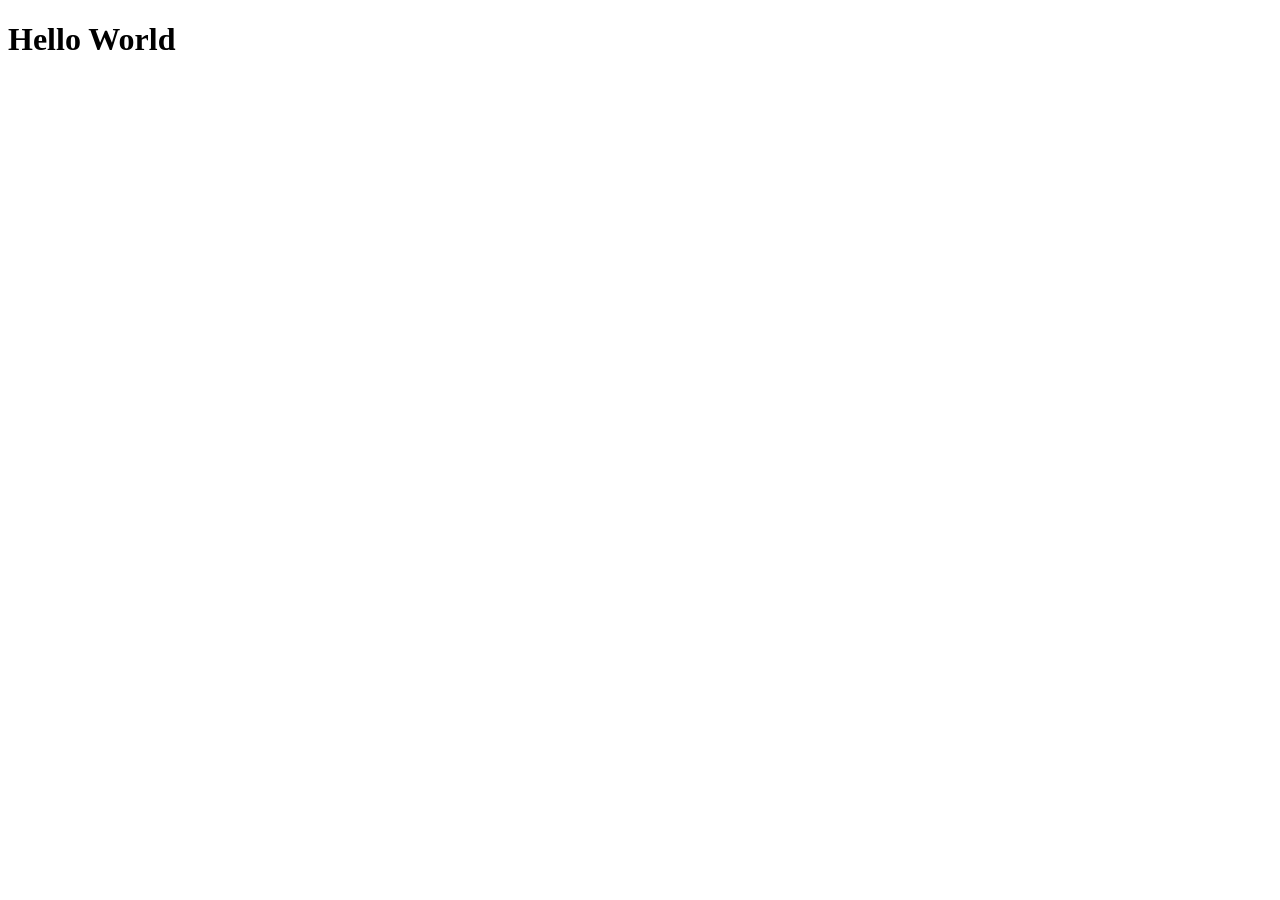
==== index.html @ afc826f0 "Create index.html with hello world" ====
<!DOCTYPE html>
<html lang="en">
<head>
    <meta charset="UTF-8">
    <meta name="viewport" content="width=device-width, initial-scale=1.0">
    <title>Hello World</title>
</head>
<body>
    <h1>Hello World</h1>
</body>
</html>
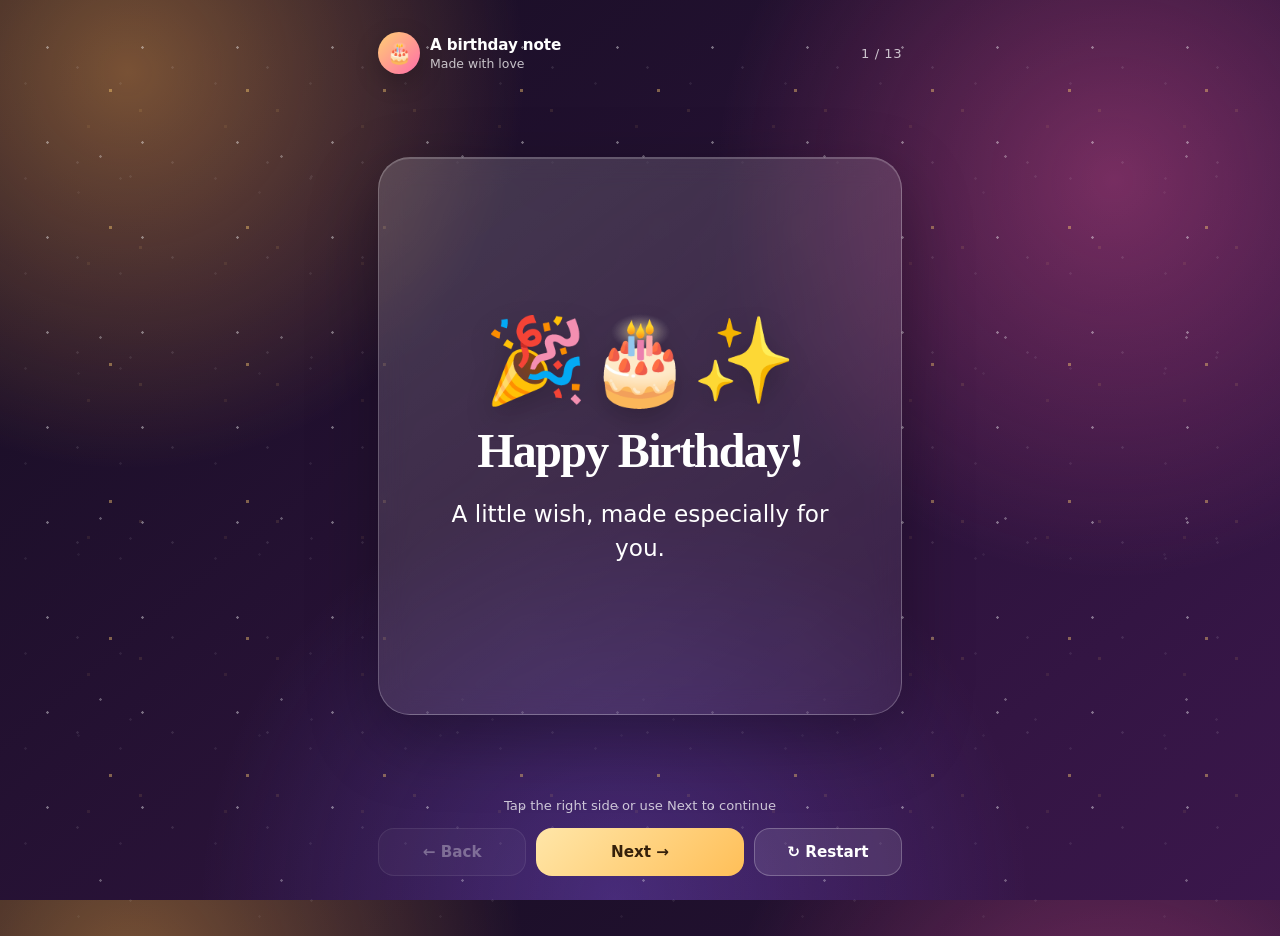
==== commit 29521be4: "Update index.html" ====
--- a/index.html
+++ b/index.html
@@ -1,11 +1,64 @@
-<!DOCTYPE html>
-<html lang="en">
-<head>
-    <meta charset="UTF-8">
-    <meta name="viewport" content="width=device-width, initial-scale=1.0">
-    <title>Hello World</title>
-</head>
-<body>
-    <h1>Hello World</h1>
-</body>
-</html>
+<!DOCTYPE html> <html lang="en"> <head> <meta charset="UTF-8"> <meta name="viewport" content="width=device-width, initial-scale=1.0, maximum-scale=1.0, user-scalable=no"> <meta name="theme-color" content="#140d20"> <title>Birthday Wish</title> <style> :root { --bg-1: #140d20; --bg-2: #3b174c; --card: rgba(255, 255, 255, 0.12); --line: rgba(255, 255, 255, 0.24); --text: #ffffff; --muted: rgba(255, 255, 255, 0.74); --accent: #ffcf73; }
+* { box-sizing: border-box; -webkit-tap-highlight-color: transparent; user-select: none; }
+body { margin: 0px; min-height: 100svh; color: var(--text); font-family: Inter, ui-sans-serif, system-ui, -apple-system, BlinkMacSystemFont, "Segoe UI", Roboto, sans-serif; background: radial-gradient(circle at 10% 8%, rgba(255, 175, 77, 0.42), transparent 28%), radial-gradient(circle at 87% 20%, rgba(255, 93, 167, 0.36), transparent 30%), radial-gradient(circle at 48% 100%, rgba(126, 97, 255, 0.30), transparent 37%), linear-gradient(140deg, var(--bg-1), var(--bg-2)); overflow: hidden; }
+.sparkles, .sparkles::before, .sparkles::after { position: absolute; inset: 0px; pointer-events: none; content: ""; background-image: radial-gradient(circle, rgba(255, 255, 255, 0.85) 0px, rgba(255, 255, 255, 0.85) 1px, transparent 1.5px), radial-gradient(circle, rgba(255, 207, 115, 0.95) 0px, rgba(255, 207, 115, 0.95) 1.5px, transparent 2px), radial-gradient(circle, rgba(255, 255, 255, 0.65) 0px, rgba(255, 255, 255, 0.65) 1px, transparent 1.5px); background-size: 95px 95px, 137px 137px, 181px 181px; background-position: 0px 0px, 42px 22px, 10px 66px; opacity: 0.45; }
+.sparkles::before { transform: translate(30px, 20px); opacity: 0.25; }
+.sparkles::after { transform: translate(-22px, 36px); opacity: 0.18; }
+.app { min-height: 100svh; width: min(100%, 560px); margin: 0px auto; padding: max(24px, env(safe-area-inset-top)) 18px max(24px, env(safe-area-inset-bottom)); display: grid; grid-template-rows: auto 1fr auto; gap: 18px; position: relative; z-index: 1; }
+.progress { display: flex; gap: 5px; position: absolute; top: max(10px, env(safe-area-inset-top)); left: 18px; right: 18px; z-index: 4; }
+.bar { height: 3px; flex: 1 1 0%; border-radius: 99px; background: rgba(255, 255, 255, 0.26); overflow: hidden; }
+.bar > i { display: block; width: 0%; height: 100%; background: rgb(255, 255, 255); border-radius: inherit; transition: width 0.25s ease-out; }
+.bar.done > i { width: 100%; }
+.bar.current > i { width: 100%; }
+.top { display: flex; align-items: center; justify-content: space-between; gap: 12px; margin-top: 8px; }
+.profile { display: flex; align-items: center; gap: 10px; min-width: 0px; }
+.avatar { width: 42px; height: 42px; border-radius: 50%; display: grid; place-items: center; font-size: 20px; background: linear-gradient(135deg, rgb(255, 207, 115), rgb(255, 109, 169)); box-shadow: rgba(0, 0, 0, 0.22) 0px 8px 24px; }
+.profile-text { min-width: 0px; }
+.profile-text strong, .profile-text span { display: block; }
+.profile-text strong { font-size: 0.95rem; letter-spacing: -0.01em; }
+.profile-text span { color: var(--muted); font-size: 0.78rem; margin-top: 2px; }
+.counter { font-size: 0.82rem; color: var(--muted); white-space: nowrap; font-weight: 500; letter-spacing: 0.04em; }
+.stage { display: grid; place-items: center; min-height: 0px; position: relative; touch-action: pan-y; }
+.tap-zone { position: absolute; inset: 0px; display: grid; grid-template-columns: 1fr 1fr; z-index: 5; cursor: pointer; }
+.tap-zone span { width: 100%; height: 100%; display: block; }
+.slide { width: 100%; min-height: clamp(390px, 62svh, 610px); padding: 42px 28px 30px; border: 1px solid var(--line); border-radius: 32px; background: linear-gradient(145deg, rgba(255, 255, 255, 0.17), rgba(255, 255, 255, 0.06)); box-shadow: rgba(0, 0, 0, 0.3) 0px 24px 70px, rgba(255, 255, 255, 0.18) 0px 1px 0px inset; backdrop-filter: blur(14px); -webkit-backdrop-filter: blur(14px); display: flex; flex-direction: column; align-items: center; justify-content: center; text-align: center; position: relative; }
+.slide.animate-enter { animation: enter 0.36s cubic-bezier(0.16, 1, 0.3, 1) both; }
+@keyframes enter { 0% { opacity: 0; transform: translateY(14px) scale(0.98); } 100% { opacity: 1; transform: translateY(0px) scale(1); } }
+.emoji { font-size: clamp(3.2rem, 12vw, 5.2rem); line-height: 1; margin-bottom: 22px; filter: drop-shadow(rgba(0, 0, 0, 0.22) 0px 10px 14px); }
+h1, p { margin: 0px; }
+h1 { font-family: Georgia, "Times New Roman", serif; font-size: clamp(1.9rem, 7.5vw, 3rem); letter-spacing: -0.035em; line-height: 1.1; max-width: 14ch; }
+.message { font-size: clamp(1.1rem, 4.2vw, 1.45rem); line-height: 1.45; max-width: 26ch; font-weight: 500; margin-top: 20px; }
+.message em { color: var(--accent); font-style: normal; font-weight: 700; }
+.footer { display: grid; gap: 14px; position: relative; z-index: 6; }
+.hint { margin: 0px; color: var(--muted); text-align: center; font-size: 0.82rem; min-height: 1.2em; }
+.controls { display: grid; grid-template-columns: 1fr 1.4fr 1fr; gap: 10px; }
+button { border: 1px solid var(--line); border-radius: 16px; padding: 14px 10px; color: var(--text); font-family: inherit; font-size: 0.95rem; font-weight: 700; cursor: pointer; background: rgba(255, 255, 255, 0.1); transition: transform 0.16s, background 0.16s, opacity 0.16s; }
+button:hover { background: rgba(255, 255, 255, 0.18); }
+button:active { transform: scale(0.97); }
+button:focus-visible { outline: 3px solid var(--accent); outline-offset: 3px; }
+button.primary { border: 0px; color: rgb(53, 32, 10); background: linear-gradient(135deg, rgb(255, 230, 168), rgb(255, 191, 88)); }
+button:disabled { opacity: 0.35; cursor: not-allowed; transform: none; }
+@media (max-width: 390px) { .app { padding-left: 14px; padding-right: 14px; } .progress { left: 14px; right: 14px; } .slide { border-radius: 26px; padding: 32px 18px 24px; } } </style> </head> <body> <div class="sparkles" aria-hidden="true"></div> <main class="app" aria-label="Interactive birthday wish"> <div class="progress" id="progress" aria-hidden="true"></div>
+<header class="top"> <div class="profile"> <div class="avatar" aria-hidden="true">🎂</div> <div class="profile-text"> <strong>A birthday note</strong> <span>Made with love</span> </div> </div> <div class="counter" id="counter">1 / 13</div> </header>
+<section class="stage" id="stage" aria-live="polite"> <div class="tap-zone" aria-label="Tap left to go back, tap right to continue"> <span id="backZone" title="Previous slide"></span> <span id="nextZone" title="Next slide"></span> </div> <article class="slide animate-enter" id="slide"> <div class="emoji" id="slideEmoji">🎉🎂✨</div> <h1 id="slideTitle">Happy Birthday!</h1> <p class="message" id="slideMessage">A little wish, made especially for you.</p> </article> </section>
+<footer class="footer"> <p class="hint" id="hint">Tap the right side or use Next to continue</p> <div class="controls"> <button type="button" id="prev" aria-label="Previous slide" disabled>← Back</button> <button type="button" class="primary" id="next">Next →</button> <button type="button" id="restart" aria-label="Restart message">↻ Restart</button> </div> </footer> </main>
+<script> const slidesData = [ { emoji: "🎉🎂✨", title: "Happy Birthday!", message: "A little wish, made <em>especially</em> for you." }, { emoji: "🌟💫", title: "Another Year Brighter", message: "May your day be filled with <em>unforgettable</em> smiles and pure happiness." }, { emoji: "🎈🍰", title: "Make A Wish", message: "Take a deep breath, close your eyes, and dream as <em>big</em> as you can." }, { emoji: "💖✨", title: "Grateful For You", message: "Thank you for bringing so much <em>warmth</em>, kindness, and light everywhere you go." }, { emoji: "🚀🌈", title: "New Chapters Ahead", message: "May this upcoming year open doors to <em>bold adventures</em> and exciting breakthroughs." }, { emoji: "🥳🥂", title: "Cheers to Today", message: "Forget deadlines and everyday rush—today is 100% <em>your celebration</em>." }, { emoji: "🎁🧸", title: "Treasured Moments", message: "May every moment today feel like an answered prayer and a <em>cozy memory</em>." }, { emoji: "🌿☕", title: "Peace & Joy", message: "Wishing you calm mornings, easy laughter, and <em>peace of mind</em> all year long." }, { emoji: "🎨🌻", title: "Keep Inspiring", message: "Never stop being the uniquely <em>creative and radiant</em> soul you are." }, { emoji: "💃🕺🎶", title: "Turn Up the Music", message: "Dance like no one is watching and enjoy every beat of <em>today</em>." }, { emoji: "🍀🔮", title: "Good Luck Everywhere", message: "May luck, good health, and success favor you in <em>every single step</em>." }, { emoji: "🤗💌", title: "Surrounded by Love", message: "Remember you are deeply valued, admired, and <em>loved</em> by those around you." }, { emoji: "👑🎂🥳", title: "Have the Best Day!", message: "Happy Birthday once again! Make today <em>truly extraordinary</em>! ✨" } ];
+let currentIndex = 0; const totalSlides = slidesData.length;
+const progressContainer = document.getElementById("progress"); const counterEl = document.getElementById("counter"); const slideEmoji = document.getElementById("slideEmoji"); const slideTitle = document.getElementById("slideTitle"); const slideMessage = document.getElementById("slideMessage"); const slideEl = document.getElementById("slide"); const prevBtn = document.getElementById("prev"); const nextBtn = document.getElementById("next"); const restartBtn = document.getElementById("restart"); const backZone = document.getElementById("backZone"); const nextZone = document.getElementById("nextZone"); const hintEl = document.getElementById("hint");
+// Initialize progress bars function initProgressBars() { progressContainer.innerHTML = ""; for (let i = 0; i < totalSlides; i++) { const bar = document.createElement("span"); bar.className = "bar"; bar.innerHTML = "<i></i>"; progressContainer.appendChild(bar); } }
+function renderSlide(index) { const data = slidesData[index];
+// Re-trigger slide animation slideEl.classList.remove("animate-enter"); void slideEl.offsetWidth; // Trigger reflow slideEl.classList.add("animate-enter");
+slideEmoji.textContent = data.emoji; slideTitle.textContent = data.title; slideMessage.innerHTML = data.message;
+// Update counter counterEl.textContent = ${index + 1} / ${totalSlides};
+// Update progress bars const bars = progressContainer.querySelectorAll(".bar"); bars.forEach((bar, i) => { bar.classList.remove("done", "current"); if (i < index) { bar.classList.add("done"); } else if (i === index) { bar.classList.add("current"); } });
+// Update controls prevBtn.disabled = index === 0; if (index === totalSlides - 1) { nextBtn.textContent = "Done 🎉"; hintEl.textContent = "You've reached the end! Tap restart anytime."; } else { nextBtn.textContent = "Next →"; hintEl.textContent = "Tap the right side or use Next to continue"; } }
+function goNext() { if (currentIndex < totalSlides - 1) { currentIndex++; renderSlide(currentIndex); } }
+function goPrev() { if (currentIndex > 0) { currentIndex--; renderSlide(currentIndex); } }
+function restart() { currentIndex = 0; renderSlide(currentIndex); }
+// Event Listeners nextBtn.addEventListener("click", goNext); prevBtn.addEventListener("click", goPrev); restartBtn.addEventListener("click", restart); nextZone.addEventListener("click", goNext); backZone.addEventListener("click", goPrev);
+// Keyboard navigation window.addEventListener("keydown", (e) => { if (e.key === "ArrowRight" || e.key === " ") { e.preventDefault(); goNext(); } else if (e.key === "ArrowLeft") { e.preventDefault(); goPrev(); } });
+// Touch swipe gestures let touchStartX = 0; let touchEndX = 0;
+window.addEventListener("touchstart", (e) => { touchStartX = e.changedTouches[0].screenX; }, { passive: true });
+window.addEventListener("touchend", (e) => { touchEndX = e.changedTouches[0].screenX; handleSwipe(); }, { passive: true });
+function handleSwipe() { const swipeDistance = touchEndX - touchStartX; if (Math.abs(swipeDistance) > 45) { if (swipeDistance < 0) { goNext(); } else { goPrev(); } } }
+// Initialize initProgressBars(); renderSlide(currentIndex); </script> </body> </html>
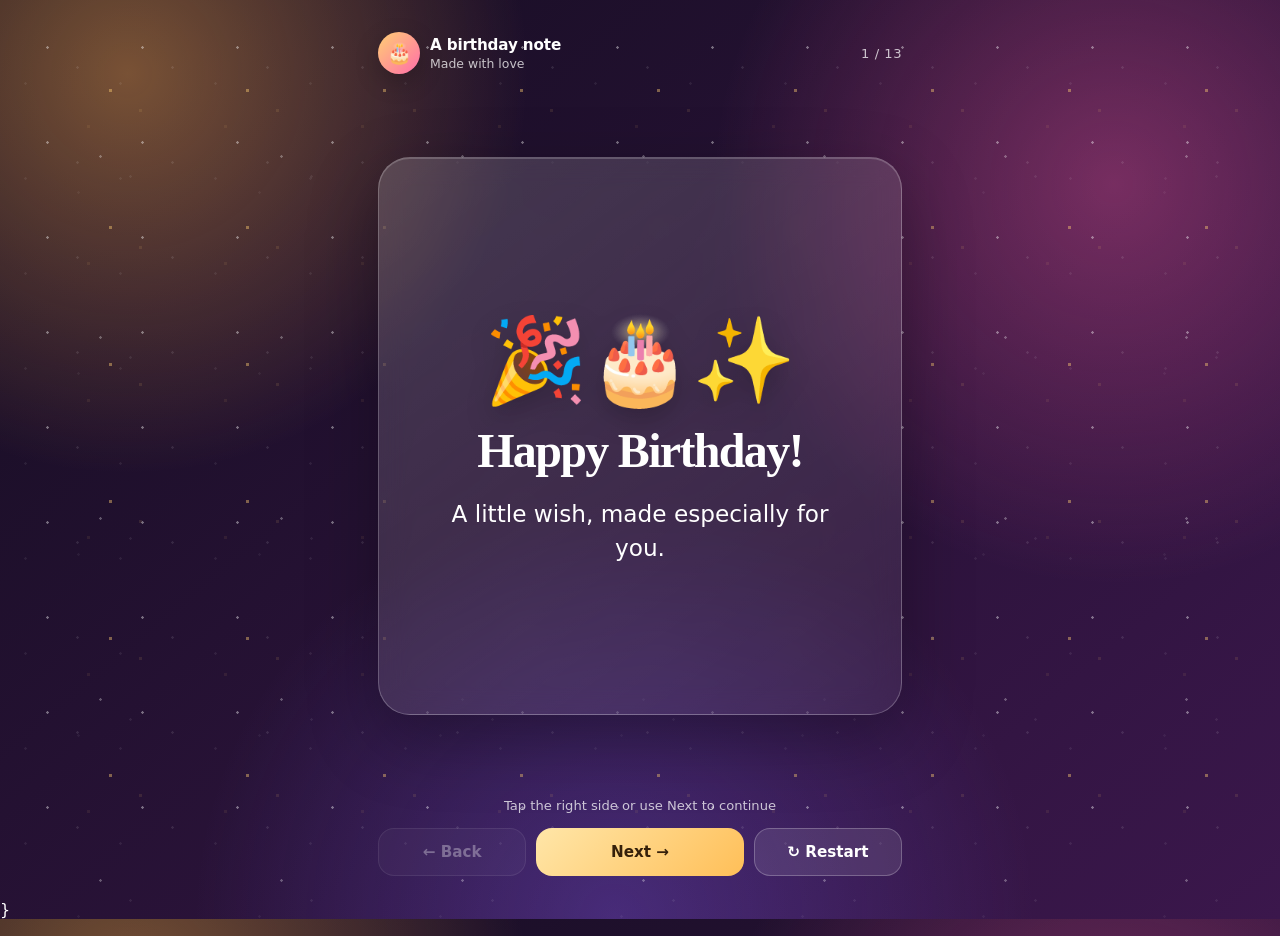
==== commit dd06d5be: "hi" ====
--- a/index.html
+++ b/index.html
@@ -62,3 +62,4 @@
 window.addEventListener("touchend", (e) => { touchEndX = e.changedTouches[0].screenX; handleSwipe(); }, { passive: true });
 function handleSwipe() { const swipeDistance = touchEndX - touchStartX; if (Math.abs(swipeDistance) > 45) { if (swipeDistance < 0) { goNext(); } else { goPrev(); } } }
 // Initialize initProgressBars(); renderSlide(currentIndex); </script> </body> </html>
+}
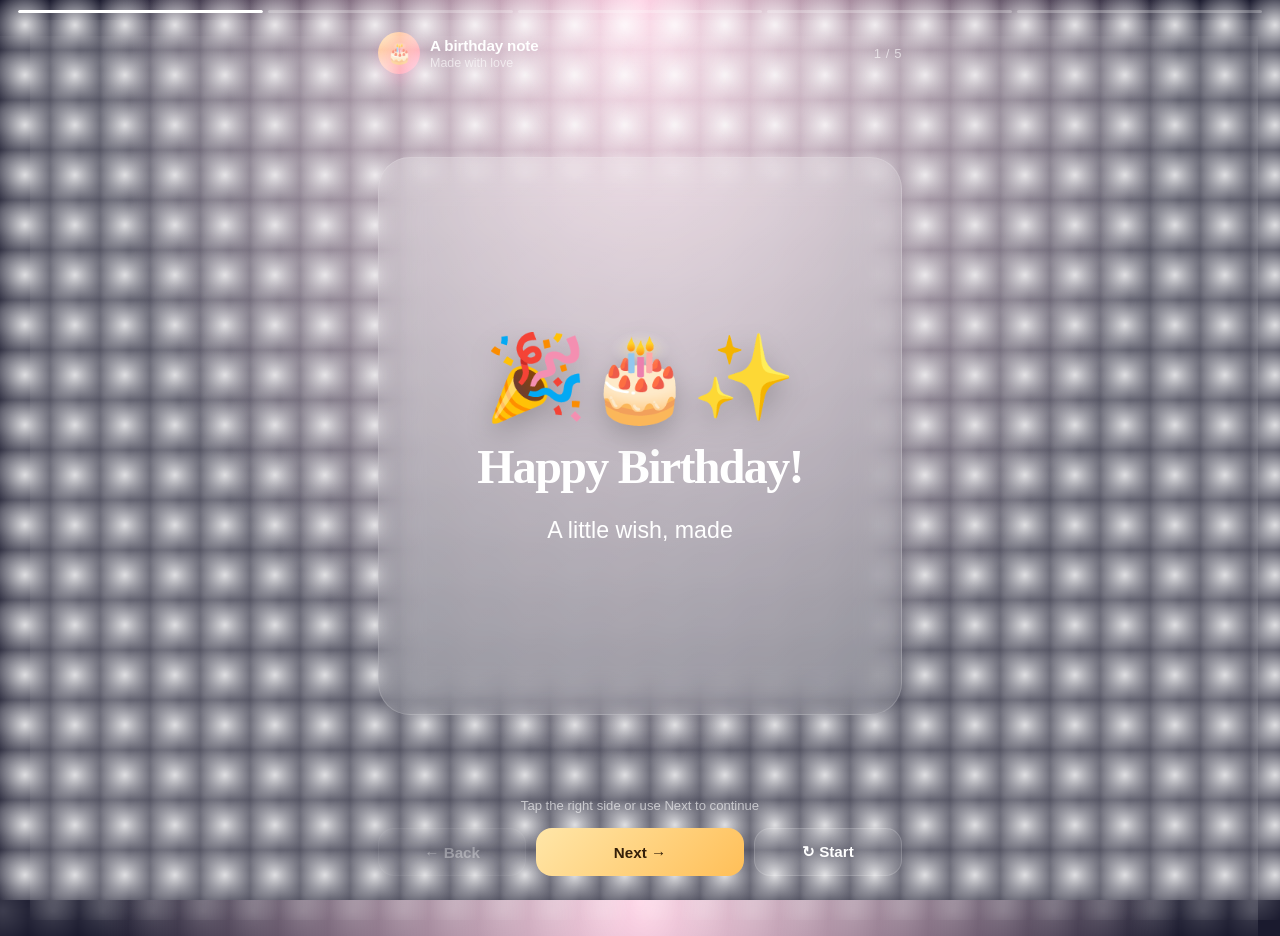
==== commit 4e21a82f: "refactor: split hbd.html into index.html, styles.css, and script.js with improvements" ====
--- a/index.html
+++ b/index.html
@@ -1,65 +1,52 @@
-<!DOCTYPE html> <html lang="en"> <head> <meta charset="UTF-8"> <meta name="viewport" content="width=device-width, initial-scale=1.0, maximum-scale=1.0, user-scalable=no"> <meta name="theme-color" content="#140d20"> <title>Birthday Wish</title> <style> :root { --bg-1: #140d20; --bg-2: #3b174c; --card: rgba(255, 255, 255, 0.12); --line: rgba(255, 255, 255, 0.24); --text: #ffffff; --muted: rgba(255, 255, 255, 0.74); --accent: #ffcf73; }
-* { box-sizing: border-box; -webkit-tap-highlight-color: transparent; user-select: none; }
-body { margin: 0px; min-height: 100svh; color: var(--text); font-family: Inter, ui-sans-serif, system-ui, -apple-system, BlinkMacSystemFont, "Segoe UI", Roboto, sans-serif; background: radial-gradient(circle at 10% 8%, rgba(255, 175, 77, 0.42), transparent 28%), radial-gradient(circle at 87% 20%, rgba(255, 93, 167, 0.36), transparent 30%), radial-gradient(circle at 48% 100%, rgba(126, 97, 255, 0.30), transparent 37%), linear-gradient(140deg, var(--bg-1), var(--bg-2)); overflow: hidden; }
-.sparkles, .sparkles::before, .sparkles::after { position: absolute; inset: 0px; pointer-events: none; content: ""; background-image: radial-gradient(circle, rgba(255, 255, 255, 0.85) 0px, rgba(255, 255, 255, 0.85) 1px, transparent 1.5px), radial-gradient(circle, rgba(255, 207, 115, 0.95) 0px, rgba(255, 207, 115, 0.95) 1.5px, transparent 2px), radial-gradient(circle, rgba(255, 255, 255, 0.65) 0px, rgba(255, 255, 255, 0.65) 1px, transparent 1.5px); background-size: 95px 95px, 137px 137px, 181px 181px; background-position: 0px 0px, 42px 22px, 10px 66px; opacity: 0.45; }
-.sparkles::before { transform: translate(30px, 20px); opacity: 0.25; }
-.sparkles::after { transform: translate(-22px, 36px); opacity: 0.18; }
-.app { min-height: 100svh; width: min(100%, 560px); margin: 0px auto; padding: max(24px, env(safe-area-inset-top)) 18px max(24px, env(safe-area-inset-bottom)); display: grid; grid-template-rows: auto 1fr auto; gap: 18px; position: relative; z-index: 1; }
-.progress { display: flex; gap: 5px; position: absolute; top: max(10px, env(safe-area-inset-top)); left: 18px; right: 18px; z-index: 4; }
-.bar { height: 3px; flex: 1 1 0%; border-radius: 99px; background: rgba(255, 255, 255, 0.26); overflow: hidden; }
-.bar > i { display: block; width: 0%; height: 100%; background: rgb(255, 255, 255); border-radius: inherit; transition: width 0.25s ease-out; }
-.bar.done > i { width: 100%; }
-.bar.current > i { width: 100%; }
-.top { display: flex; align-items: center; justify-content: space-between; gap: 12px; margin-top: 8px; }
-.profile { display: flex; align-items: center; gap: 10px; min-width: 0px; }
-.avatar { width: 42px; height: 42px; border-radius: 50%; display: grid; place-items: center; font-size: 20px; background: linear-gradient(135deg, rgb(255, 207, 115), rgb(255, 109, 169)); box-shadow: rgba(0, 0, 0, 0.22) 0px 8px 24px; }
-.profile-text { min-width: 0px; }
-.profile-text strong, .profile-text span { display: block; }
-.profile-text strong { font-size: 0.95rem; letter-spacing: -0.01em; }
-.profile-text span { color: var(--muted); font-size: 0.78rem; margin-top: 2px; }
-.counter { font-size: 0.82rem; color: var(--muted); white-space: nowrap; font-weight: 500; letter-spacing: 0.04em; }
-.stage { display: grid; place-items: center; min-height: 0px; position: relative; touch-action: pan-y; }
-.tap-zone { position: absolute; inset: 0px; display: grid; grid-template-columns: 1fr 1fr; z-index: 5; cursor: pointer; }
-.tap-zone span { width: 100%; height: 100%; display: block; }
-.slide { width: 100%; min-height: clamp(390px, 62svh, 610px); padding: 42px 28px 30px; border: 1px solid var(--line); border-radius: 32px; background: linear-gradient(145deg, rgba(255, 255, 255, 0.17), rgba(255, 255, 255, 0.06)); box-shadow: rgba(0, 0, 0, 0.3) 0px 24px 70px, rgba(255, 255, 255, 0.18) 0px 1px 0px inset; backdrop-filter: blur(14px); -webkit-backdrop-filter: blur(14px); display: flex; flex-direction: column; align-items: center; justify-content: center; text-align: center; position: relative; }
-.slide.animate-enter { animation: enter 0.36s cubic-bezier(0.16, 1, 0.3, 1) both; }
-@keyframes enter { 0% { opacity: 0; transform: translateY(14px) scale(0.98); } 100% { opacity: 1; transform: translateY(0px) scale(1); } }
-.emoji { font-size: clamp(3.2rem, 12vw, 5.2rem); line-height: 1; margin-bottom: 22px; filter: drop-shadow(rgba(0, 0, 0, 0.22) 0px 10px 14px); }
-h1, p { margin: 0px; }
-h1 { font-family: Georgia, "Times New Roman", serif; font-size: clamp(1.9rem, 7.5vw, 3rem); letter-spacing: -0.035em; line-height: 1.1; max-width: 14ch; }
-.message { font-size: clamp(1.1rem, 4.2vw, 1.45rem); line-height: 1.45; max-width: 26ch; font-weight: 500; margin-top: 20px; }
-.message em { color: var(--accent); font-style: normal; font-weight: 700; }
-.footer { display: grid; gap: 14px; position: relative; z-index: 6; }
-.hint { margin: 0px; color: var(--muted); text-align: center; font-size: 0.82rem; min-height: 1.2em; }
-.controls { display: grid; grid-template-columns: 1fr 1.4fr 1fr; gap: 10px; }
-button { border: 1px solid var(--line); border-radius: 16px; padding: 14px 10px; color: var(--text); font-family: inherit; font-size: 0.95rem; font-weight: 700; cursor: pointer; background: rgba(255, 255, 255, 0.1); transition: transform 0.16s, background 0.16s, opacity 0.16s; }
-button:hover { background: rgba(255, 255, 255, 0.18); }
-button:active { transform: scale(0.97); }
-button:focus-visible { outline: 3px solid var(--accent); outline-offset: 3px; }
-button.primary { border: 0px; color: rgb(53, 32, 10); background: linear-gradient(135deg, rgb(255, 230, 168), rgb(255, 191, 88)); }
-button:disabled { opacity: 0.35; cursor: not-allowed; transform: none; }
-@media (max-width: 390px) { .app { padding-left: 14px; padding-right: 14px; } .progress { left: 14px; right: 14px; } .slide { border-radius: 26px; padding: 32px 18px 24px; } } </style> </head> <body> <div class="sparkles" aria-hidden="true"></div> <main class="app" aria-label="Interactive birthday wish"> <div class="progress" id="progress" aria-hidden="true"></div>
-<header class="top"> <div class="profile"> <div class="avatar" aria-hidden="true">🎂</div> <div class="profile-text"> <strong>A birthday note</strong> <span>Made with love</span> </div> </div> <div class="counter" id="counter">1 / 13</div> </header>
-<section class="stage" id="stage" aria-live="polite"> <div class="tap-zone" aria-label="Tap left to go back, tap right to continue"> <span id="backZone" title="Previous slide"></span> <span id="nextZone" title="Next slide"></span> </div> <article class="slide animate-enter" id="slide"> <div class="emoji" id="slideEmoji">🎉🎂✨</div> <h1 id="slideTitle">Happy Birthday!</h1> <p class="message" id="slideMessage">A little wish, made especially for you.</p> </article> </section>
-<footer class="footer"> <p class="hint" id="hint">Tap the right side or use Next to continue</p> <div class="controls"> <button type="button" id="prev" aria-label="Previous slide" disabled>← Back</button> <button type="button" class="primary" id="next">Next →</button> <button type="button" id="restart" aria-label="Restart message">↻ Restart</button> </div> </footer> </main>
-<script> const slidesData = [ { emoji: "🎉🎂✨", title: "Happy Birthday!", message: "A little wish, made <em>especially</em> for you." }, { emoji: "🌟💫", title: "Another Year Brighter", message: "May your day be filled with <em>unforgettable</em> smiles and pure happiness." }, { emoji: "🎈🍰", title: "Make A Wish", message: "Take a deep breath, close your eyes, and dream as <em>big</em> as you can." }, { emoji: "💖✨", title: "Grateful For You", message: "Thank you for bringing so much <em>warmth</em>, kindness, and light everywhere you go." }, { emoji: "🚀🌈", title: "New Chapters Ahead", message: "May this upcoming year open doors to <em>bold adventures</em> and exciting breakthroughs." }, { emoji: "🥳🥂", title: "Cheers to Today", message: "Forget deadlines and everyday rush—today is 100% <em>your celebration</em>." }, { emoji: "🎁🧸", title: "Treasured Moments", message: "May every moment today feel like an answered prayer and a <em>cozy memory</em>." }, { emoji: "🌿☕", title: "Peace & Joy", message: "Wishing you calm mornings, easy laughter, and <em>peace of mind</em> all year long." }, { emoji: "🎨🌻", title: "Keep Inspiring", message: "Never stop being the uniquely <em>creative and radiant</em> soul you are." }, { emoji: "💃🕺🎶", title: "Turn Up the Music", message: "Dance like no one is watching and enjoy every beat of <em>today</em>." }, { emoji: "🍀🔮", title: "Good Luck Everywhere", message: "May luck, good health, and success favor you in <em>every single step</em>." }, { emoji: "🤗💌", title: "Surrounded by Love", message: "Remember you are deeply valued, admired, and <em>loved</em> by those around you." }, { emoji: "👑🎂🥳", title: "Have the Best Day!", message: "Happy Birthday once again! Make today <em>truly extraordinary</em>! ✨" } ];
-let currentIndex = 0; const totalSlides = slidesData.length;
-const progressContainer = document.getElementById("progress"); const counterEl = document.getElementById("counter"); const slideEmoji = document.getElementById("slideEmoji"); const slideTitle = document.getElementById("slideTitle"); const slideMessage = document.getElementById("slideMessage"); const slideEl = document.getElementById("slide"); const prevBtn = document.getElementById("prev"); const nextBtn = document.getElementById("next"); const restartBtn = document.getElementById("restart"); const backZone = document.getElementById("backZone"); const nextZone = document.getElementById("nextZone"); const hintEl = document.getElementById("hint");
-// Initialize progress bars function initProgressBars() { progressContainer.innerHTML = ""; for (let i = 0; i < totalSlides; i++) { const bar = document.createElement("span"); bar.className = "bar"; bar.innerHTML = "<i></i>"; progressContainer.appendChild(bar); } }
-function renderSlide(index) { const data = slidesData[index];
-// Re-trigger slide animation slideEl.classList.remove("animate-enter"); void slideEl.offsetWidth; // Trigger reflow slideEl.classList.add("animate-enter");
-slideEmoji.textContent = data.emoji; slideTitle.textContent = data.title; slideMessage.innerHTML = data.message;
-// Update counter counterEl.textContent = ${index + 1} / ${totalSlides};
-// Update progress bars const bars = progressContainer.querySelectorAll(".bar"); bars.forEach((bar, i) => { bar.classList.remove("done", "current"); if (i < index) { bar.classList.add("done"); } else if (i === index) { bar.classList.add("current"); } });
-// Update controls prevBtn.disabled = index === 0; if (index === totalSlides - 1) { nextBtn.textContent = "Done 🎉"; hintEl.textContent = "You've reached the end! Tap restart anytime."; } else { nextBtn.textContent = "Next →"; hintEl.textContent = "Tap the right side or use Next to continue"; } }
-function goNext() { if (currentIndex < totalSlides - 1) { currentIndex++; renderSlide(currentIndex); } }
-function goPrev() { if (currentIndex > 0) { currentIndex--; renderSlide(currentIndex); } }
-function restart() { currentIndex = 0; renderSlide(currentIndex); }
-// Event Listeners nextBtn.addEventListener("click", goNext); prevBtn.addEventListener("click", goPrev); restartBtn.addEventListener("click", restart); nextZone.addEventListener("click", goNext); backZone.addEventListener("click", goPrev);
-// Keyboard navigation window.addEventListener("keydown", (e) => { if (e.key === "ArrowRight" || e.key === " ") { e.preventDefault(); goNext(); } else if (e.key === "ArrowLeft") { e.preventDefault(); goPrev(); } });
-// Touch swipe gestures let touchStartX = 0; let touchEndX = 0;
-window.addEventListener("touchstart", (e) => { touchStartX = e.changedTouches[0].screenX; }, { passive: true });
-window.addEventListener("touchend", (e) => { touchEndX = e.changedTouches[0].screenX; handleSwipe(); }, { passive: true });
-function handleSwipe() { const swipeDistance = touchEndX - touchStartX; if (Math.abs(swipeDistance) > 45) { if (swipeDistance < 0) { goNext(); } else { goPrev(); } } }
-// Initialize initProgressBars(); renderSlide(currentIndex); </script> </body> </html>
-}+<!DOCTYPE html>
+<html lang="en">
+<head>
+    <meta charset="UTF-8">
+    <meta name="viewport" content="width=device-width, initial-scale=1.0, maximum-scale=1.0, user-scalable=no">
+    <meta name="theme-color" content="#1a1a2e">
+    <meta name="description" content="A simple interactive birthday wish for your loved ones">
+    <title>Birthday Wish</title>
+    <link rel="stylesheet" href="styles.css">
+</head>
+<body>
+    <div class="sparkles" aria-hidden="true"></div>
+    
+    <div class="app">
+        <div class="progress" id="progress" role="progressbar" aria-valuenow="1" aria-valuemin="1" aria-valuemax="0"></div>
+        
+        <header class="top">
+            <div class="profile">
+                <div class="avatar" aria-hidden="true">🎂</div>
+                <div class="profile-text">
+                    <strong>A birthday note</strong>
+                    <span>Made with love</span>
+                </div>
+            </div>
+            <div class="counter" id="counter">1 / 0</div>
+        </header>
+
+        <section class="stage" id="stage" aria-live="polite" aria-label="Birthday message display">
+            <div class="tap-zone" aria-label="Tap left to go back, tap right to continue">
+                <span id="backZone" title="Previous slide"></span>
+                <span id="nextZone" title="Next slide"></span>
+            </div>
+            <article class="slide animate-enter" id="slide">
+                <div class="emoji" id="slideEmoji" role="img"></div>
+                <h1 id="slideTitle"></h1>
+                <p class="message" id="slideMessage"></p>
+            </article>
+        </section>
+
+        <footer class="footer">
+            <p class="hint" id="hint">Tap the right side or use Next to continue</p>
+            <div class="controls">
+                <button type="button" id="prev" aria-label="Previous slide" disabled>← Back</button>
+                <button type="button" id="next" class="primary" aria-label="Next slide">Next →</button>
+                <button type="button" id="restart" aria-label="Restart slideshow">↻ Start</button>
+            </div>
+        </footer>
+    </div>
+
+    <script src="script.js"></script>
+</body>
+</html>
--- a/styles.css
+++ b/styles.css
@@ -0,0 +1,338 @@
+:root {
+    --text: rgb(255, 255, 255);
+    --muted: rgba(255, 255, 255, 0.6);
+    --line: rgba(255, 255, 255, 0.15);
+    --accent: rgb(255, 200, 87);
+}
+
+* {
+    box-sizing: border-box;
+    -webkit-tap-highlight-color: transparent;
+    user-select: none;
+}
+
+body {
+    margin: 0;
+    min-height: 100svh;
+    color: var(--text);
+    font-family: -apple-system, BlinkMacSystemFont, "Segoe UI", Roboto, "Helvetica Neue", sans-serif;
+    background: radial-gradient(ellipse at top, rgba(255, 107, 169, 0.3) 0%, rgba(26, 26, 46, 1) 60%);
+    overflow-x: hidden;
+}
+
+.sparkles,
+.sparkles::before,
+.sparkles::after {
+    position: absolute;
+    inset: 0;
+    pointer-events: none;
+    content: "";
+    background-image: radial-gradient(circle, rgba(255, 255, 255, 0.85) 0, rgba(255, 255, 255, 0) 100%);
+    background-size: 50px 50px;
+    background-position: 0 0;
+    animation: sparkle 20s linear infinite;
+}
+
+.sparkles::before {
+    transform: translate(30px, 20px);
+    opacity: 0.25;
+    animation-delay: -7s;
+}
+
+.sparkles::after {
+    transform: translate(-22px, 36px);
+    opacity: 0.18;
+    animation-delay: -14s;
+}
+
+@keyframes sparkle {
+    0% {
+        background-position: 0 0;
+    }
+    100% {
+        background-position: 50px 50px;
+    }
+}
+
+@media (prefers-reduced-motion: reduce) {
+    .sparkles,
+    .sparkles::before,
+    .sparkles::after {
+        animation: none;
+    }
+}
+
+.app {
+    min-height: 100svh;
+    width: min(100%, 560px);
+    margin: 0 auto;
+    padding: max(24px, env(safe-area-inset-top)) 18px max(24px, env(safe-area-inset-bottom));
+    display: grid;
+    grid-template-rows: auto 1fr auto;
+    gap: 20px;
+}
+
+.progress {
+    display: flex;
+    gap: 5px;
+    position: absolute;
+    top: max(10px, env(safe-area-inset-top));
+    left: 18px;
+    right: 18px;
+    z-index: 4;
+}
+
+.bar {
+    height: 3px;
+    flex: 1 1 0%;
+    border-radius: 99px;
+    background: rgba(255, 255, 255, 0.26);
+    overflow: hidden;
+}
+
+.bar > div {
+    display: block;
+    width: 0%;
+    height: 100%;
+    background: rgb(255, 255, 255);
+    border-radius: inherit;
+    transition: width 0.25s ease-out;
+}
+
+.bar.done > div {
+    width: 100%;
+}
+
+.bar.current > div {
+    width: 100%;
+}
+
+.top {
+    display: flex;
+    align-items: center;
+    justify-content: space-between;
+    gap: 12px;
+    margin-top: 8px;
+}
+
+.profile {
+    display: flex;
+    align-items: center;
+    gap: 10px;
+    min-width: 0;
+}
+
+.avatar {
+    width: 42px;
+    height: 42px;
+    border-radius: 50%;
+    display: grid;
+    place-items: center;
+    font-size: 20px;
+    background: linear-gradient(135deg, rgb(255, 207, 115), rgb(255, 109, 169));
+    box-shadow: rgba(255, 109, 169, 0.4) 0 8px 16px;
+    flex-shrink: 0;
+}
+
+.profile-text {
+    min-width: 0;
+}
+
+.profile-text strong,
+.profile-text span {
+    display: block;
+}
+
+.profile-text strong {
+    font-size: 0.95rem;
+    letter-spacing: -0.01em;
+}
+
+.profile-text span {
+    color: var(--muted);
+    font-size: 0.78rem;
+    margin-top: 2px;
+}
+
+.counter {
+    font-size: 0.82rem;
+    color: var(--muted);
+    white-space: nowrap;
+    font-weight: 500;
+    letter-spacing: 0.04em;
+}
+
+.stage {
+    display: grid;
+    place-items: center;
+    min-height: 0;
+    position: relative;
+    touch-action: pan-y;
+}
+
+.tap-zone {
+    position: absolute;
+    inset: 0;
+    display: grid;
+    grid-template-columns: 1fr 1fr;
+    z-index: 5;
+    cursor: pointer;
+}
+
+.tap-zone span {
+    width: 100%;
+    height: 100%;
+    display: block;
+}
+
+.slide {
+    width: 100%;
+    min-height: clamp(390px, 62svh, 610px);
+    padding: 42px 28px 30px;
+    border: 1px solid var(--line);
+    border-radius: 32px;
+    background: linear-gradient(145deg, rgba(255, 255, 255, 0.17), rgba(255, 255, 255, 0.05));
+    backdrop-filter: blur(20px);
+    display: flex;
+    flex-direction: column;
+    align-items: center;
+    justify-content: center;
+    text-align: center;
+}
+
+.slide.animate-enter {
+    animation: enter 0.36s cubic-bezier(0.16, 1, 0.3, 1) both;
+}
+
+@keyframes enter {
+    0% {
+        opacity: 0;
+        transform: translateY(14px) scale(0.98);
+    }
+    100% {
+        opacity: 1;
+        transform: translateY(0) scale(1);
+    }
+}
+
+@media (prefers-reduced-motion: reduce) {
+    .slide.animate-enter {
+        animation: none;
+        opacity: 1;
+        transform: none;
+    }
+}
+
+.emoji {
+    font-size: clamp(3.2rem, 12vw, 5.2rem);
+    line-height: 1;
+    margin-bottom: 22px;
+    filter: drop-shadow(rgba(0, 0, 0, 0.22) 0 10px 14px);
+}
+
+h1,
+p {
+    margin: 0;
+}
+
+h1 {
+    font-family: Georgia, "Times New Roman", serif;
+    font-size: clamp(1.9rem, 7.5vw, 3rem);
+    letter-spacing: -0.035em;
+    line-height: 1.1;
+    max-width: 14ch;
+}
+
+.message {
+    font-size: clamp(1.1rem, 4.2vw, 1.45rem);
+    line-height: 1.45;
+    max-width: 26ch;
+    font-weight: 500;
+    margin-top: 20px;
+}
+
+.message em {
+    color: var(--accent);
+    font-style: normal;
+    font-weight: 700;
+}
+
+.footer {
+    display: grid;
+    gap: 14px;
+    position: relative;
+    z-index: 6;
+}
+
+.hint {
+    margin: 0;
+    color: var(--muted);
+    text-align: center;
+    font-size: 0.82rem;
+    min-height: 1.2em;
+}
+
+.controls {
+    display: grid;
+    grid-template-columns: 1fr 1.4fr 1fr;
+    gap: 10px;
+}
+
+button {
+    border: 1px solid var(--line);
+    border-radius: 16px;
+    padding: 14px 10px;
+    color: var(--text);
+    font-family: inherit;
+    font-size: 0.95rem;
+    font-weight: 700;
+    cursor: pointer;
+    background: rgba(255, 255, 255, 0.1);
+    transition: all 0.2s ease;
+}
+
+button:hover:not(:disabled) {
+    background: rgba(255, 255, 255, 0.18);
+}
+
+button:active:not(:disabled) {
+    transform: scale(0.97);
+}
+
+button:focus-visible {
+    outline: 3px solid var(--accent);
+    outline-offset: 3px;
+}
+
+button.primary {
+    border: 0;
+    color: rgb(53, 32, 10);
+    background: linear-gradient(135deg, rgb(255, 230, 168), rgb(255, 191, 88));
+}
+
+button.primary:hover:not(:disabled) {
+    background: linear-gradient(135deg, rgb(255, 240, 180), rgb(255, 210, 120));
+}
+
+button:disabled {
+    opacity: 0.35;
+    cursor: not-allowed;
+    transform: none;
+}
+
+@media (max-width: 390px) {
+    .app {
+        padding-left: 14px;
+        padding-right: 14px;
+    }
+
+    .progress {
+        left: 14px;
+        right: 14px;
+    }
+
+    .slide {
+        border-radius: 26px;
+        padding: 32px 18px 24px;
+    }
+}
